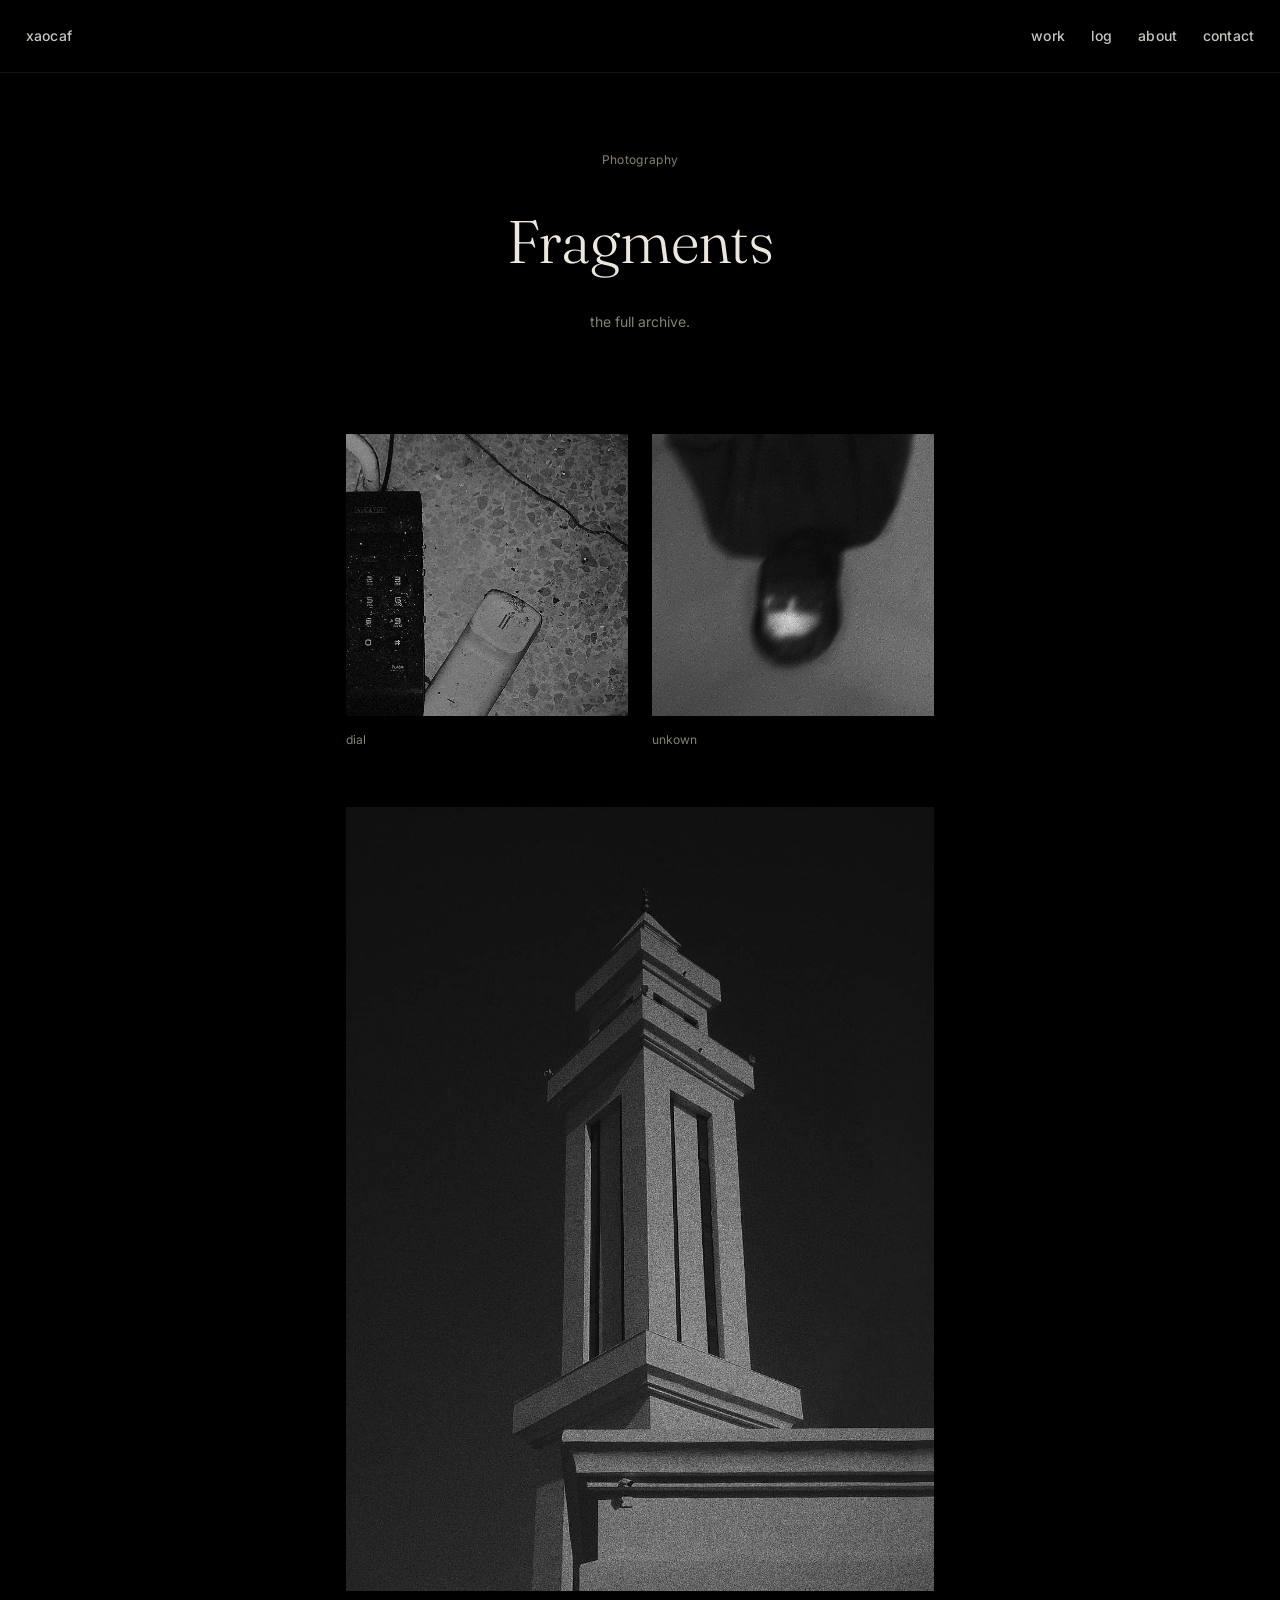
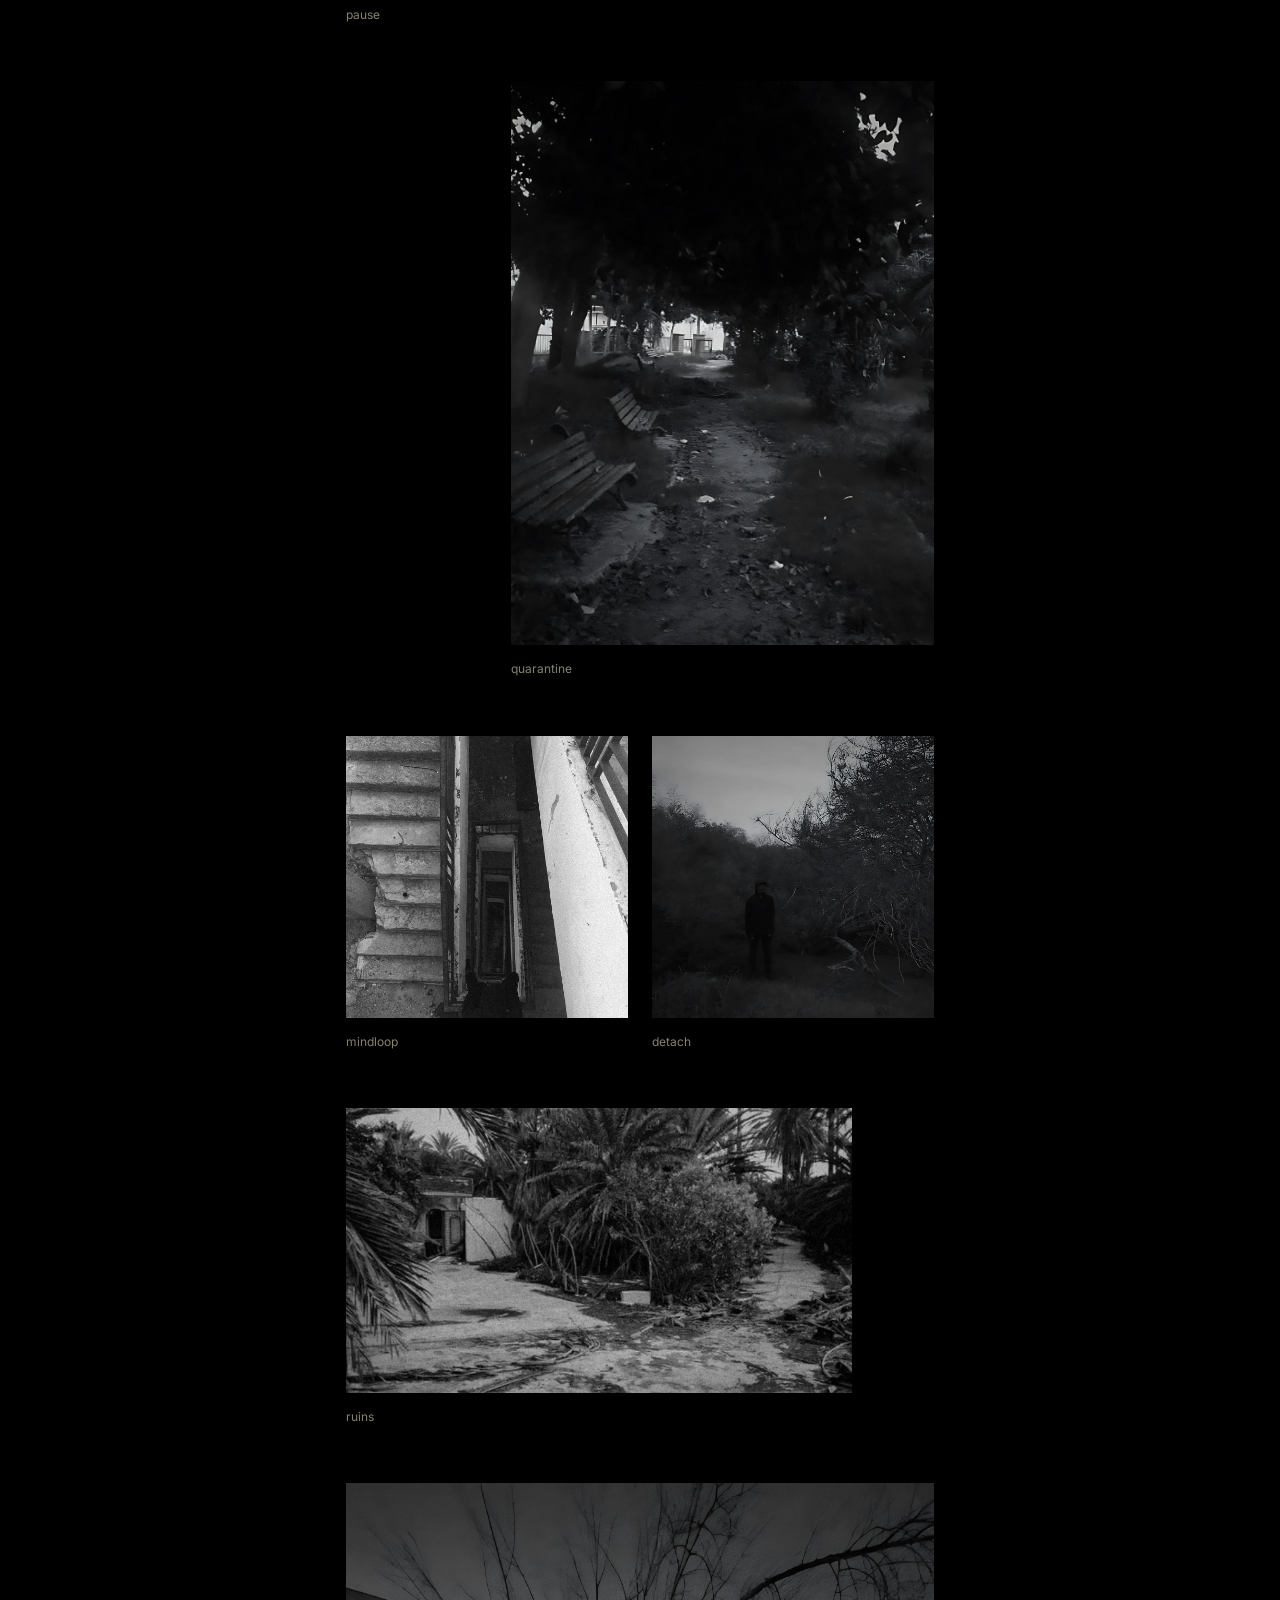
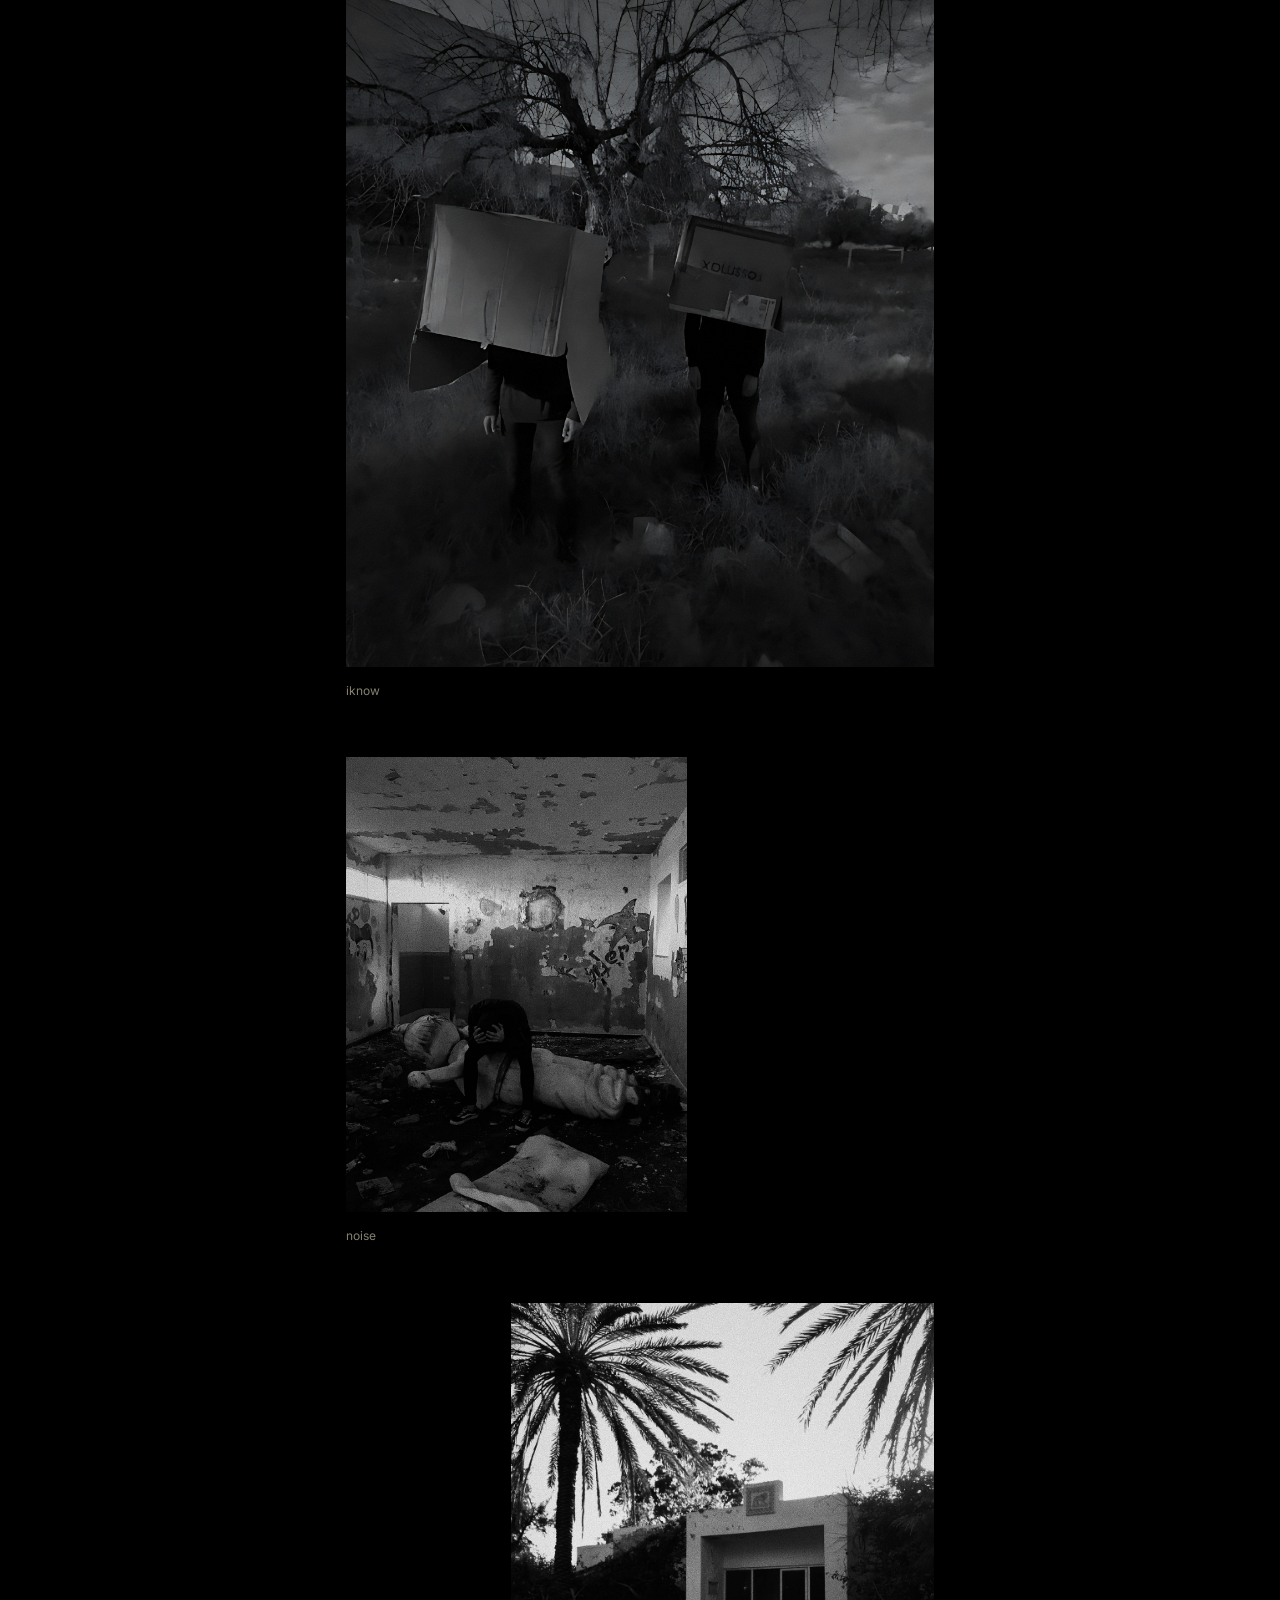
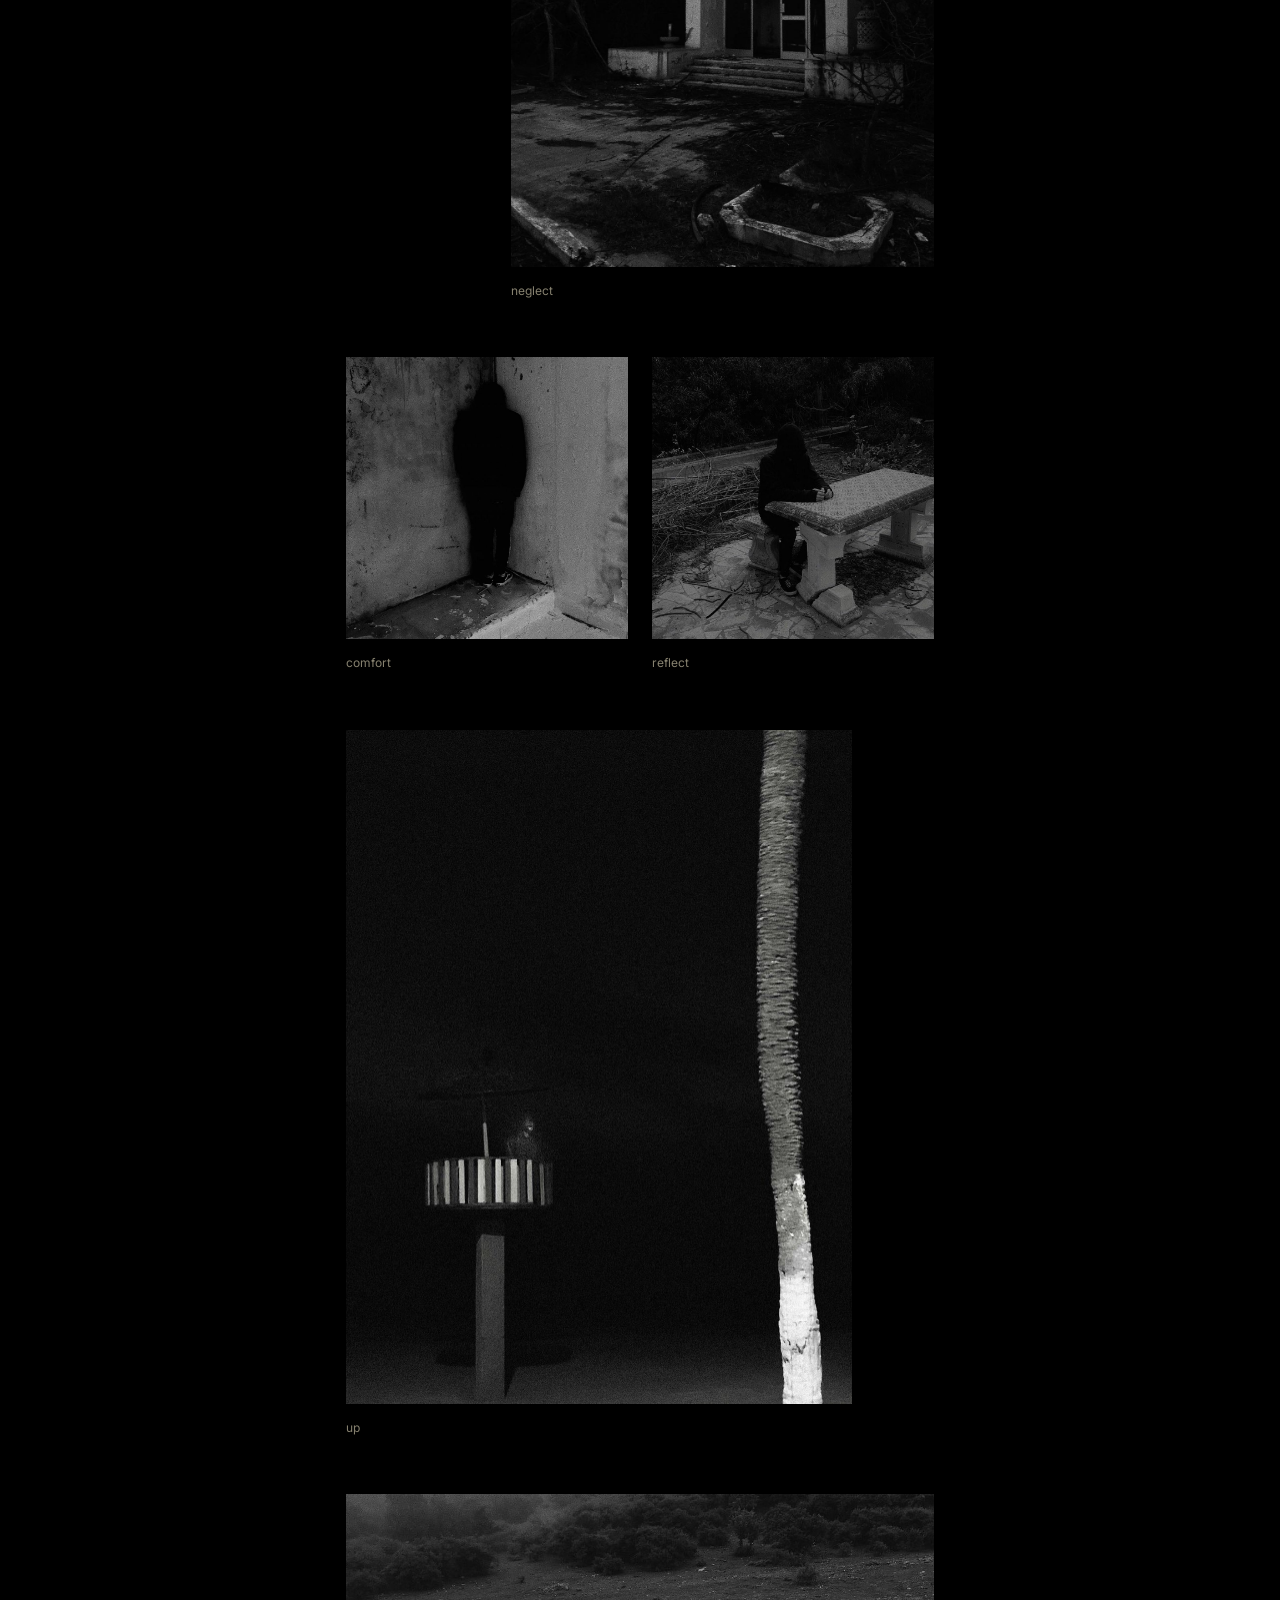
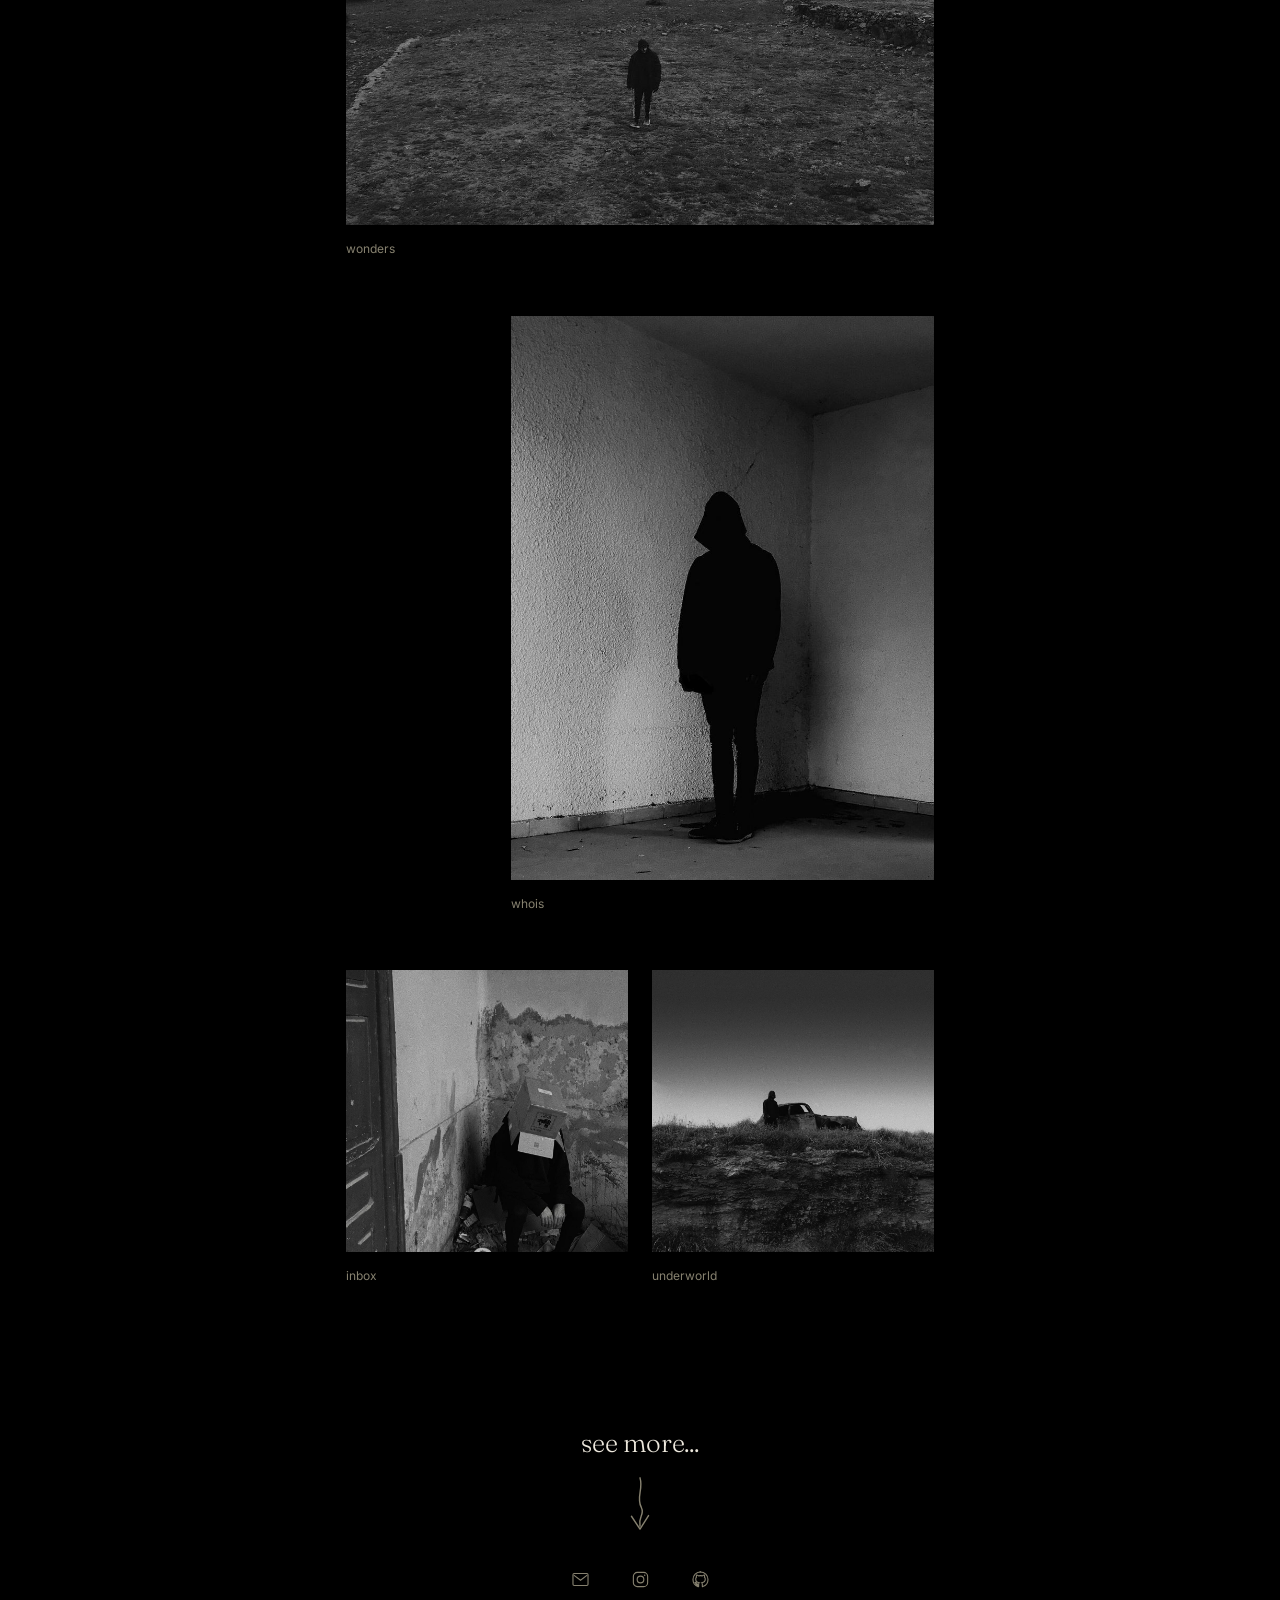
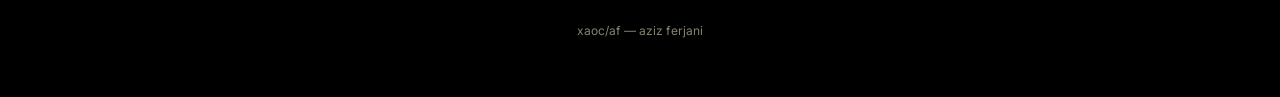
==== archive.html @ 142f7bef "redesign porfolio" ====
<!DOCTYPE html>
<html lang="en">
<head>
<meta charset="UTF-8">
<meta name="viewport" content="width=device-width, initial-scale=1.0">
<title>xaocaf — fragments</title>
<meta name="description" content="Fragments — the full photography archive of Aziz Ferjani (xaocaf).">
<link rel="preconnect" href="https://fonts.googleapis.com">
<link href="https://fonts.googleapis.com/css2?family=Fraunces:opsz,wght@9..144,300;9..144,400&family=Inter:wght@400;500&display=swap" rel="stylesheet">
<link rel="stylesheet" href="assets/css/style.css">
</head>
<body>

  <nav>
    <a href="index.html">xaocaf</a>
    <div class="links">
      <a href="index.html#photography-intro">work</a>
      <a href="index.html#log">log</a>
      <a href="index.html#about">about</a>
      <a href="index.html#contact">contact</a>
    </div>
  </nav>

  <header class="intro">
    <span class="eyebrow">Photography</span>
    <h1>Fragments</h1>
    <p>the full archive.</p>
  </header>

  <main class="x">

    <!-- Each new photo: duplicate one <figure class="frame ..."> block below.
         Widths in rotation: a (100%), b (72%, right), c (86%), d (58%).
         Aspect ratios: default 3/4, or add "wide" (16/9) / "square" (1/1) to .shot.
         Pair two frames inside a <div class="pair"> for an occasional diptych. -->

    <section class="year-group">
      <div class="frames">

        <div class="pair">
          <figure class="frame">
            <img class="shot square" src="assets/fragments/3955080929.jpg" alt="dial" loading="lazy">
            <figcaption><span>dial</span></figcaption>
          </figure>
          <figure class="frame">
            <img class="shot square" src="assets/fragments/6637088113.jpg" alt="unkown" loading="lazy">
            <figcaption><span>unkown</span></figcaption>
          </figure>
        </div>

        <figure class="frame a">
          <img class="shot" src="assets/fragments/118524622.jpg" alt="pause" loading="lazy">
          <figcaption><span>pause</span></figcaption>
        </figure>

        <figure class="frame b">
          <img class="shot" src="assets/fragments/118524624.jpg" alt="quarantine" loading="lazy">
          <figcaption><span>quarantine</span></figcaption>
        </figure>

        <div class="pair">
          <figure class="frame">
            <img class="shot square" src="assets/fragments/118524625.jpg" alt="mindloop" loading="lazy">
            <figcaption><span>mindloop</span></figcaption>
          </figure>
          <figure class="frame">
            <img class="shot square" src="assets/fragments/118524626.jpg" alt="detach" loading="lazy">
            <figcaption><span>detach</span></figcaption>
          </figure>
        </div>

        <figure class="frame c">
          <img class="shot wide" src="assets/fragments/118524628.jpg" alt="ruins" loading="lazy">
          <figcaption><span>ruins</span></figcaption>
        </figure>

        <figure class="frame a">
          <img class="shot" src="assets/fragments/118524629.jpg" alt="iknow" loading="lazy">
          <figcaption><span>iknow</span></figcaption>
        </figure>

        <figure class="frame d">
          <img class="shot" src="assets/fragments/118524630.jpg" alt="noise" loading="lazy">
          <figcaption><span>noise</span></figcaption>
        </figure>

        <figure class="frame b">
          <img class="shot" src="assets/fragments/118524632.jpg" alt="neglect" loading="lazy">
          <figcaption><span>neglect</span></figcaption>
        </figure>

        <div class="pair">
          <figure class="frame">
            <img class="shot square" src="assets/fragments/118524633.jpg" alt="comfort" loading="lazy">
            <figcaption><span>comfort</span></figcaption>
          </figure>
          <figure class="frame">
            <img class="shot square" src="assets/fragments/118524635.jpg" alt="reflect" loading="lazy">
            <figcaption><span>reflect</span></figcaption>
          </figure>
        </div>

        <figure class="frame c">
          <img class="shot" src="assets/fragments/118524636.jpg" alt="up" loading="lazy">
          <figcaption><span>up</span></figcaption>
        </figure>

        <figure class="frame a">
          <img class="shot wide" src="assets/fragments/118524637.jpg" alt="wonders" loading="lazy">
          <figcaption><span>wonders</span></figcaption>
        </figure>

        <figure class="frame b">
          <img class="shot" src="assets/fragments/118524638.jpg" alt="whois" loading="lazy">
          <figcaption><span>whois</span></figcaption>
        </figure>

        <div class="pair">
          <figure class="frame">
            <img class="shot square" src="assets/fragments/118524639.jpg" alt="inbox" loading="lazy">
            <figcaption><span>inbox</span></figcaption>
          </figure>
          <figure class="frame">
            <img class="shot square" src="assets/fragments/118524640.jpg" alt="underworld" loading="lazy">
            <figcaption><span>underworld</span></figcaption>
          </figure>
        </div>

      </div>
    </section>

  </main>

  <footer>
    <div class="foot x">

      <div class="fnudge" aria-hidden="true">
        <span class="fnudge-text">see more...</span>
        <svg class="fnudge-arrow" viewBox="0 0 60 90" xmlns="http://www.w3.org/2000/svg">
          <path d="M30,4 C35,20 24,32 32,46 C37,56 27,58 30,72"/>
          <path d="M18,58 L30,76 L42,57"/>
        </svg>
      </div>

      <div class="ficons">
        <a href="mailto:xaocaf@protonmail.com" aria-label="Email">
          <svg width="19" height="19" viewBox="0 0 24 24" fill="none" stroke="currentColor" stroke-width="1.4"><rect x="2.5" y="4.5" width="19" height="15" rx="1.5"/><path d="M3.5 6.5l8.5 6.5 8.5-6.5"/></svg>
        </a>
        <a href="https://instagram.com/xaocaf" aria-label="Instagram">
          <svg width="19" height="19" viewBox="0 0 24 24" fill="none" stroke="currentColor" stroke-width="1.4"><rect x="3" y="3" width="18" height="18" rx="5"/><circle cx="12" cy="12" r="4.2"/><circle cx="17.3" cy="6.7" r="0.9" fill="currentColor" stroke="none"/></svg>
        </a>
        <a href="https://github.com/xaocaf" aria-label="GitHub">
          <svg width="19" height="19" viewBox="0 0 24 24" fill="none" stroke="currentColor" stroke-width="1.4"><path d="M12 2.5c-5.25 0-9.5 4.25-9.5 9.5 0 4.2 2.72 7.76 6.5 9.02.48.09.65-.21.65-.46 0-.23-.01-.84-.01-1.64-2.64.57-3.2-1.27-3.2-1.27-.43-1.1-1.06-1.39-1.06-1.39-.86-.59.07-.58.07-.58.96.07 1.46.98 1.46.98.85 1.46 2.23 1.04 2.77.79.09-.62.33-1.04.6-1.28-2.11-.24-4.33-1.05-4.33-4.68 0-1.03.37-1.88.97-2.54-.1-.24-.42-1.2.09-2.5 0 0 .8-.25 2.6.97a9.02 9.02 0 014.74 0c1.8-1.22 2.6-.97 2.6-.97.51 1.3.19 2.26.09 2.5.6.66.97 1.5.97 2.54 0 3.64-2.23 4.44-4.35 4.67.34.29.65.87.65 1.75 0 1.26-.01 2.28-.01 2.59 0 .25.17.56.66.46 3.77-1.26 6.49-4.82 6.49-9.02 0-5.25-4.25-9.5-9.5-9.5z"/></svg>
        </a>
      </div>
      <p class="brand">xaoc/af — aziz ferjani</p>
    </div>
  </footer>

  <script src="assets/js/main.js"></script>
</body>
</html>
---- assets/css/style.css ----
:root{
  --bg:#000000;
  --fg:#ece7dc;
  --dim:#86816f;
  --line: rgba(236,231,220,0.09);
}
*{box-sizing:border-box;margin:0;padding:0;}
html{scroll-behavior:smooth;scroll-padding-top:88px;}
body{
  background:var(--bg);
  color:var(--fg);
  font-family:'Inter', sans-serif;
  line-height:1.7;
  -webkit-font-smoothing:antialiased;
}
h1,h2,.serif{font-family:'Fraunces', serif;font-weight:300;letter-spacing:-0.01em;}
a{color:inherit;text-decoration:none;}
a.u{border-bottom:1px solid var(--dim);padding-bottom:1px;}
a.u:hover{border-color:var(--fg);}
a:focus-visible{outline:1px solid var(--fg);outline-offset:3px;}
.x{max-width:640px;margin:0 auto;padding:0 26px;}

/* nav — shared, identical on every page */
nav{position:fixed;top:0;left:0;right:0;z-index:10;padding:24px 26px;display:flex;justify-content:space-between;align-items:center;font-size:14px;font-weight:500;letter-spacing:0.01em;background:rgba(0,0,0,0.82);backdrop-filter:blur(10px);-webkit-backdrop-filter:blur(10px);border-bottom:1px solid var(--line);}
nav a{opacity:0.85;transition:opacity 0.2s ease;}
nav a:hover{opacity:1;}
nav .links{display:flex;gap:26px;}

/* hero — homepage only, one orchestrated entrance */
.hero{min-height:100svh;display:flex;flex-direction:column;justify-content:center;align-items:center;text-align:center;padding:120px 26px;position:relative;}
.hero .name{font-size:13px;letter-spacing:0.06em;color:var(--dim);margin-bottom:26px;}
.hero h1{font-size:clamp(38px,7.5vw,64px);line-height:1.22;font-weight:300;max-width:15ch;}
.hero .scroll{position:absolute;bottom:34px;font-size:11px;letter-spacing:0.08em;color:var(--dim);}
.enter{opacity:0;transform:translateY(10px);transition:opacity 0.9s ease, transform 0.9s ease;}
.enter.in{opacity:1;transform:translateY(0);}
@media (prefers-reduced-motion: reduce){
  .enter{opacity:1;transform:none;transition:none;}
}

.block{padding-top:120px;padding-bottom:120px;}
.eyebrow{font-size:12px;letter-spacing:0.03em;color:var(--dim);margin-bottom:24px;display:block;}

/* homepage intro statement pair */
.statement{font-size:clamp(21px,3.2vw,28px);font-weight:300;line-height:1.5;max-width:19ch;font-family:'Fraunces',serif;}
.statement + .statement{margin-top:54px;text-align:right;margin-left:auto;}

/* photography — asymmetric, not a grid; shared by homepage teaser and full archive */
.frames{display:flex;flex-direction:column;gap:56px;}
.frame.a{width:100%;}
.frame.b{width:72%;margin-left:auto;}
.frame.c{width:86%;}
.frame.d{width:58%;}
.shot{display:block;width:100%;aspect-ratio:3/4;background:linear-gradient(150deg,#3a3833,#050504);object-fit:cover;transition:filter 0.3s ease;}
.shot.wide{aspect-ratio:16/9;}
.shot.square{aspect-ratio:1/1;}
figure:hover .shot{filter:brightness(1.08);}
figcaption{display:flex;justify-content:space-between;font-size:12px;color:var(--dim);margin-top:14px;}
.archive-link{display:inline-block;margin-top:8px;font-size:13px;}

/* archive-only: year grouping and diptych pairs */
.intro{padding:150px 26px 80px;text-align:center;}
.intro .eyebrow{margin-bottom:20px;}
.intro h1{font-size:clamp(40px,7vw,60px);}
.intro p{font-size:14px;color:var(--dim);margin-top:18px;}
main{padding-bottom:100px;}
.year-group{padding:70px 0;}
.year-group:first-of-type{padding-top:20px;}
.year-group + .year-group{border-top:1px solid var(--line);}
.year{font-family:'Fraunces',serif;font-weight:300;font-size:16px;color:var(--dim);display:block;margin-bottom:40px;}
.pair{display:flex;gap:24px;width:100%;}
.pair .frame{width:50%;flex:1;}

/* development — each item gets a small visual companion */
.work-item{padding:44px 0;display:flex;gap:26px;}
.work-item + .work-item{border-top:1px solid var(--line);}
.thumb{flex:0 0 64px;height:64px;background:linear-gradient(155deg,#33312b,#0d0c0a);align-self:start;}
.work-body h2{font-size:22px;margin-bottom:8px;font-weight:400;}
.work-body p{font-size:14px;color:var(--dim);max-width:44ch;margin-bottom:12px;}
.work-body .meta{font-size:12px;color:var(--dim);display:flex;gap:16px;flex-wrap:wrap;}
.status{font-size:11px;letter-spacing:0.03em;border:1px solid var(--line);padding:3px 8px;border-radius:2px;}

/* log */
.log-intro{font-size:14px;color:var(--dim);max-width:44ch;margin-bottom:36px;}
.log-entry{display:flex;gap:22px;padding:16px 0;font-size:14px;}
.log-entry + .log-entry{border-top:1px solid var(--line);}
.log-entry .date{color:var(--dim);flex:0 0 78px;font-size:12px;padding-top:2px;}

/* about */
.about p{font-size:clamp(19px,2.6vw,23px);font-weight:300;font-family:'Fraunces',serif;line-height:1.6;max-width:26ch;}
.about .loc{font-size:13px;color:var(--dim);margin-top:26px;font-family:'Inter',sans-serif;}

/* aside-shot — the one shared "small photo" pattern, used in About and Contact.
   Each keeps its own honest aspect ratio (a34 = 3:4, a11 = 1:1) rather than
   being forced into a single crop. */
.aside-shot{width:220px;margin:44px auto;}
.aside-shot img{width:100%;display:block;object-fit:cover;transition:filter 0.3s ease;}
.aside-shot:hover img{filter:brightness(1.08);}
.aside-shot.a34 img{aspect-ratio:3/4;}
.aside-shot.a11 img{aspect-ratio:1/1;}

/* footer nudge — points at Instagram, sits above the icon row */
.fnudge{display:flex;flex-direction:column;align-items:center;gap:10px;}
.fnudge-text{
  font-family:'Fraunces', serif;
  font-weight:300;
  font-size:clamp(20px,3vw,26px);
  color:var(--fg);
  letter-spacing:-0.01em;
}
.fnudge-arrow{width:44px;height:64px;color:var(--dim);}
.fnudge-arrow path{fill:none;stroke:currentColor;stroke-width:2;stroke-linecap:round;stroke-linejoin:round;}
@media (prefers-reduced-motion:no-preference){
  .fnudge-arrow{animation:fnudge-bob 2.4s ease-in-out infinite;}
}
@keyframes fnudge-bob{0%,100%{transform:translateY(0);}50%{transform:translateY(5px);}}

.contact{text-align:center;}
.contact .aside-shot{margin:0 auto 40px;}
.contact h2{font-size:clamp(30px,5vw,44px);font-weight:300;}

/* footer — shared by every page */
footer{padding:64px 26px 56px;}
.foot{display:flex;flex-direction:column;align-items:center;gap:22px;}
.ficons{display:flex;gap:22px;}
.ficons a{color:var(--dim);display:flex;align-items:center;justify-content:center;width:38px;height:38px;transition:color 0.2s ease;}
.ficons a:hover{color:var(--fg);}
.brand{font-size:12px;letter-spacing:0.01em;color:var(--dim);}

@media(max-width:640px){
  html{scroll-padding-top:118px;}
  .x{padding:0 24px;}
  .block{padding-top:90px;padding-bottom:90px;}
  .hero{padding:110px 24px 100px;}

  nav{flex-direction:column;align-items:flex-start;gap:16px;padding:22px 24px;}
  nav .links{gap:20px;flex-wrap:wrap;}

  .statement + .statement{text-align:left;margin-left:0;margin-top:32px;}

  .work-item{gap:16px;padding:36px 0;}
  .thumb{flex-basis:44px;height:44px;}
  .work-body p{max-width:none;}

  .frame.b,.frame.c,.frame.d{width:100%;}
  .frames{gap:44px;}

  .log-entry{flex-direction:column;gap:6px;padding:18px 0;}
  .log-entry .date{flex-basis:auto;}

  .intro{padding:130px 24px 60px;}
  .year-group{padding:50px 0;}
  .pair{flex-direction:column;gap:44px;}
  .pair .frame{width:100%;}

  .aside-shot{width:180px;}
}
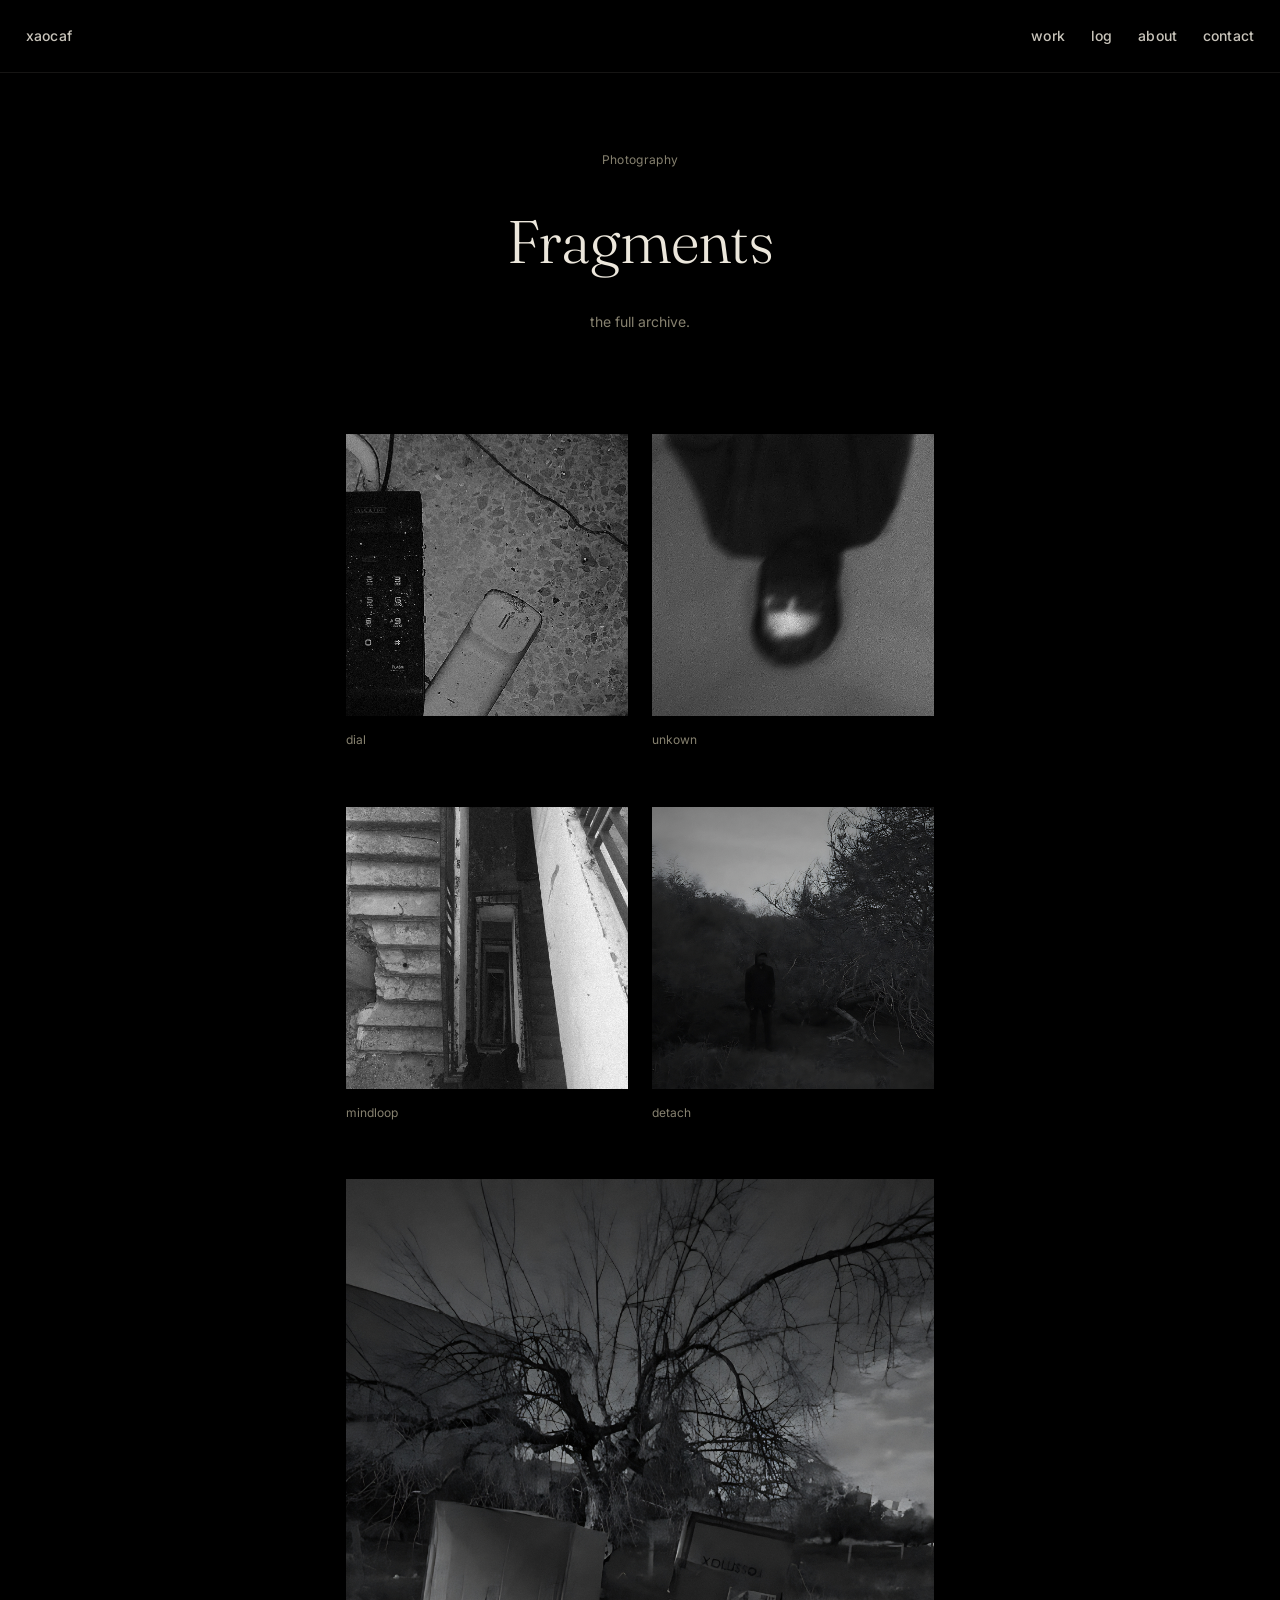
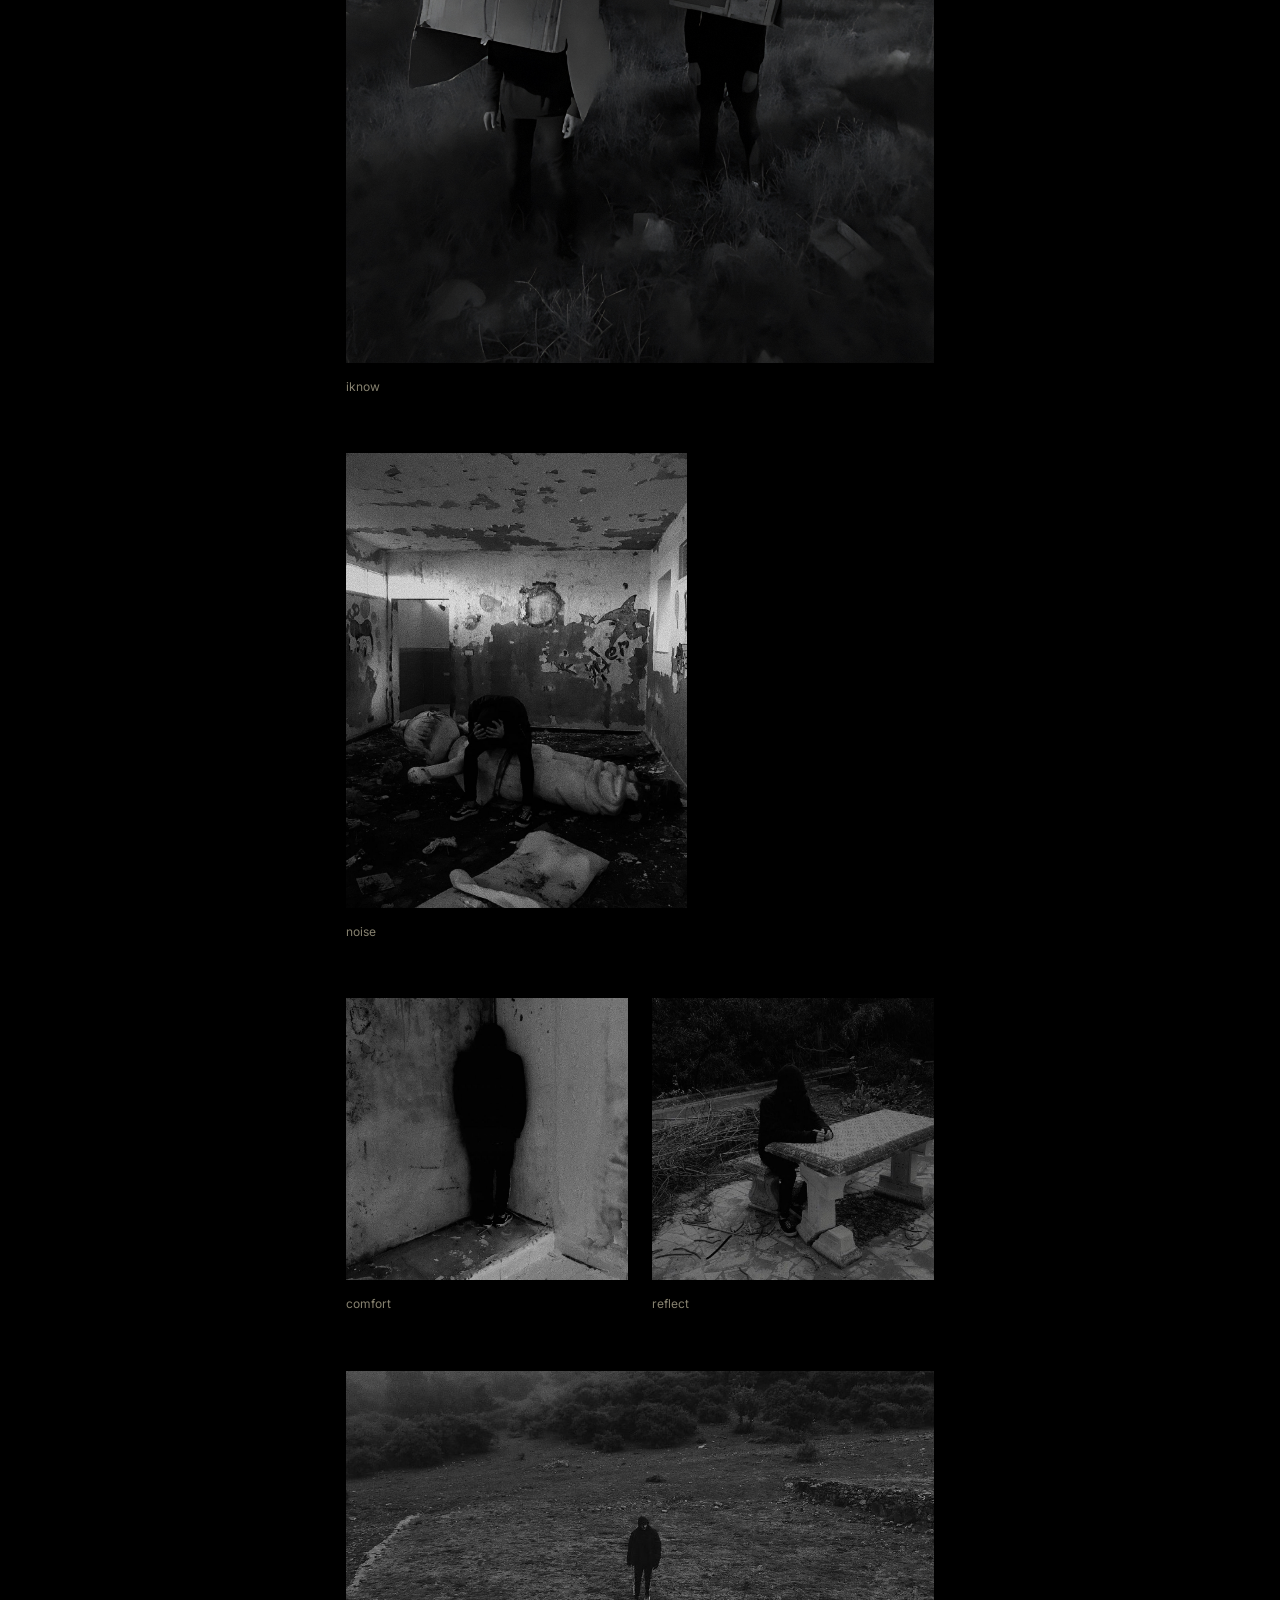
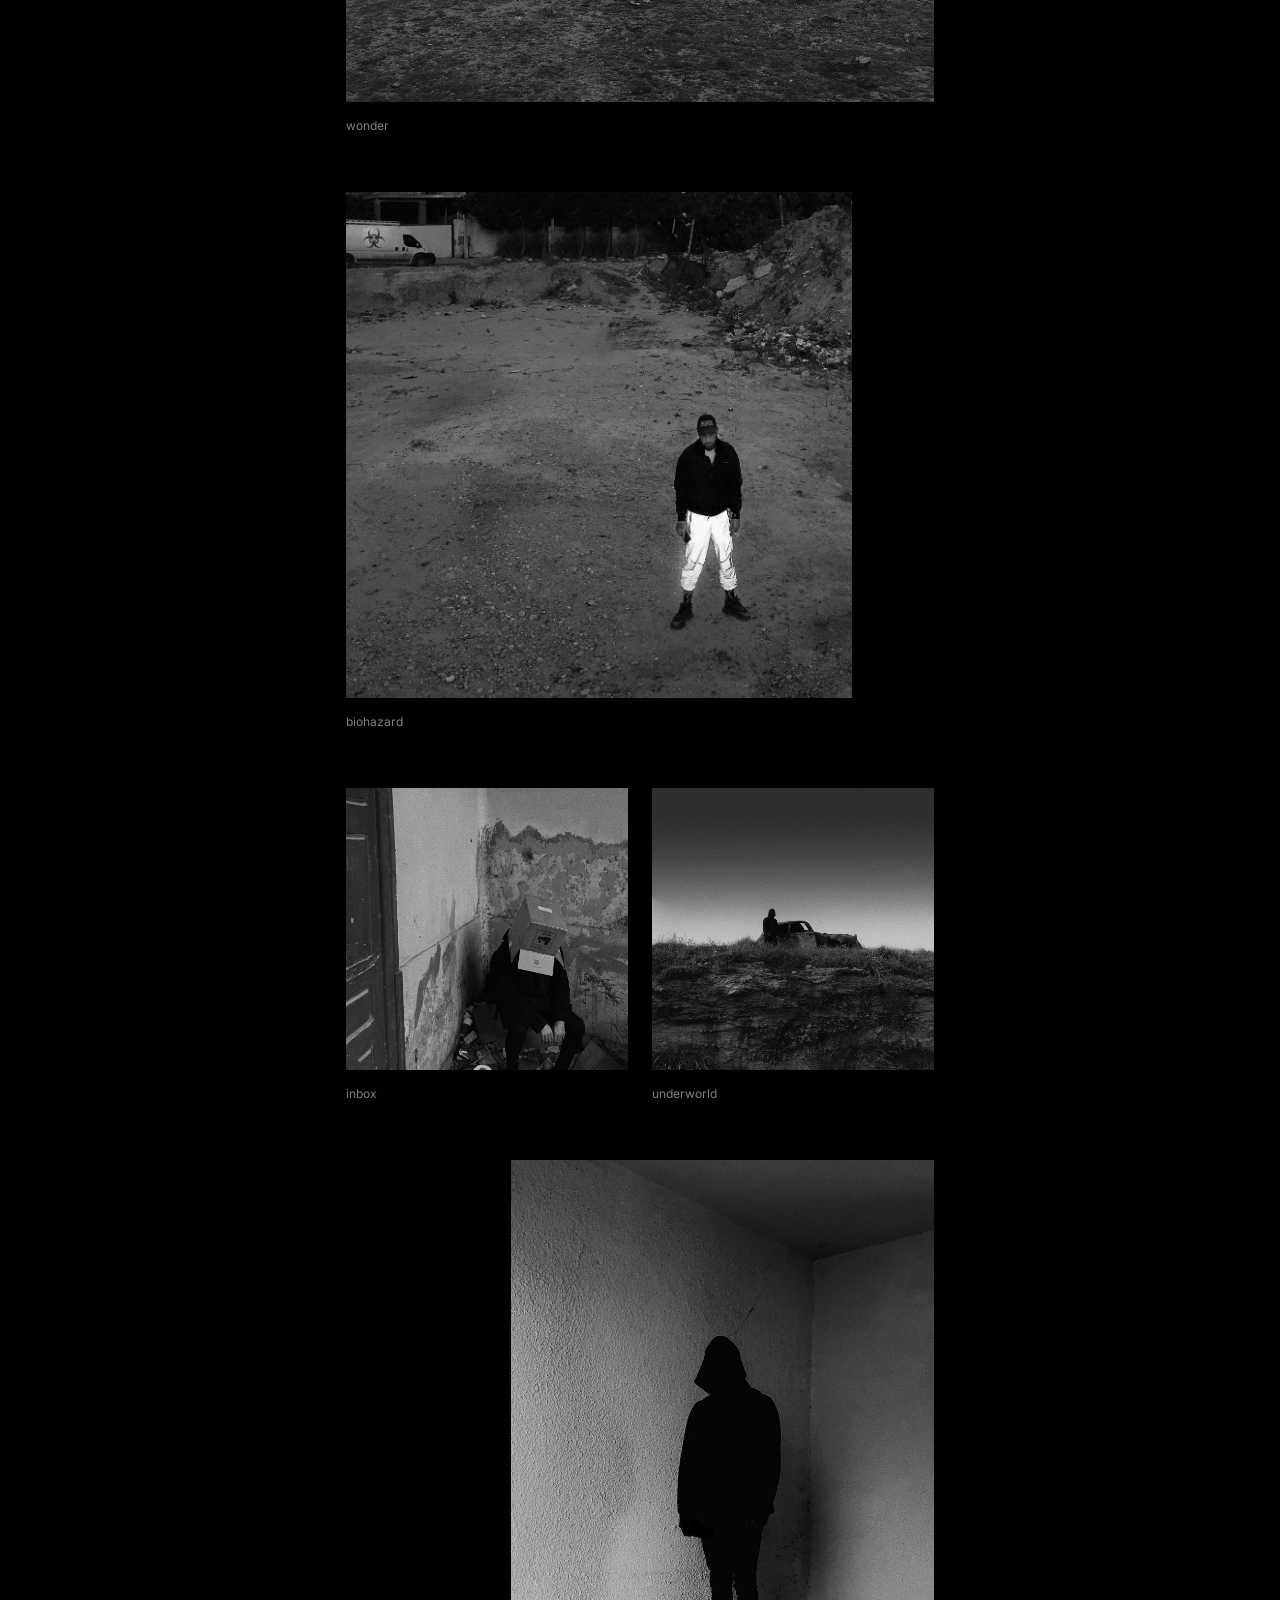
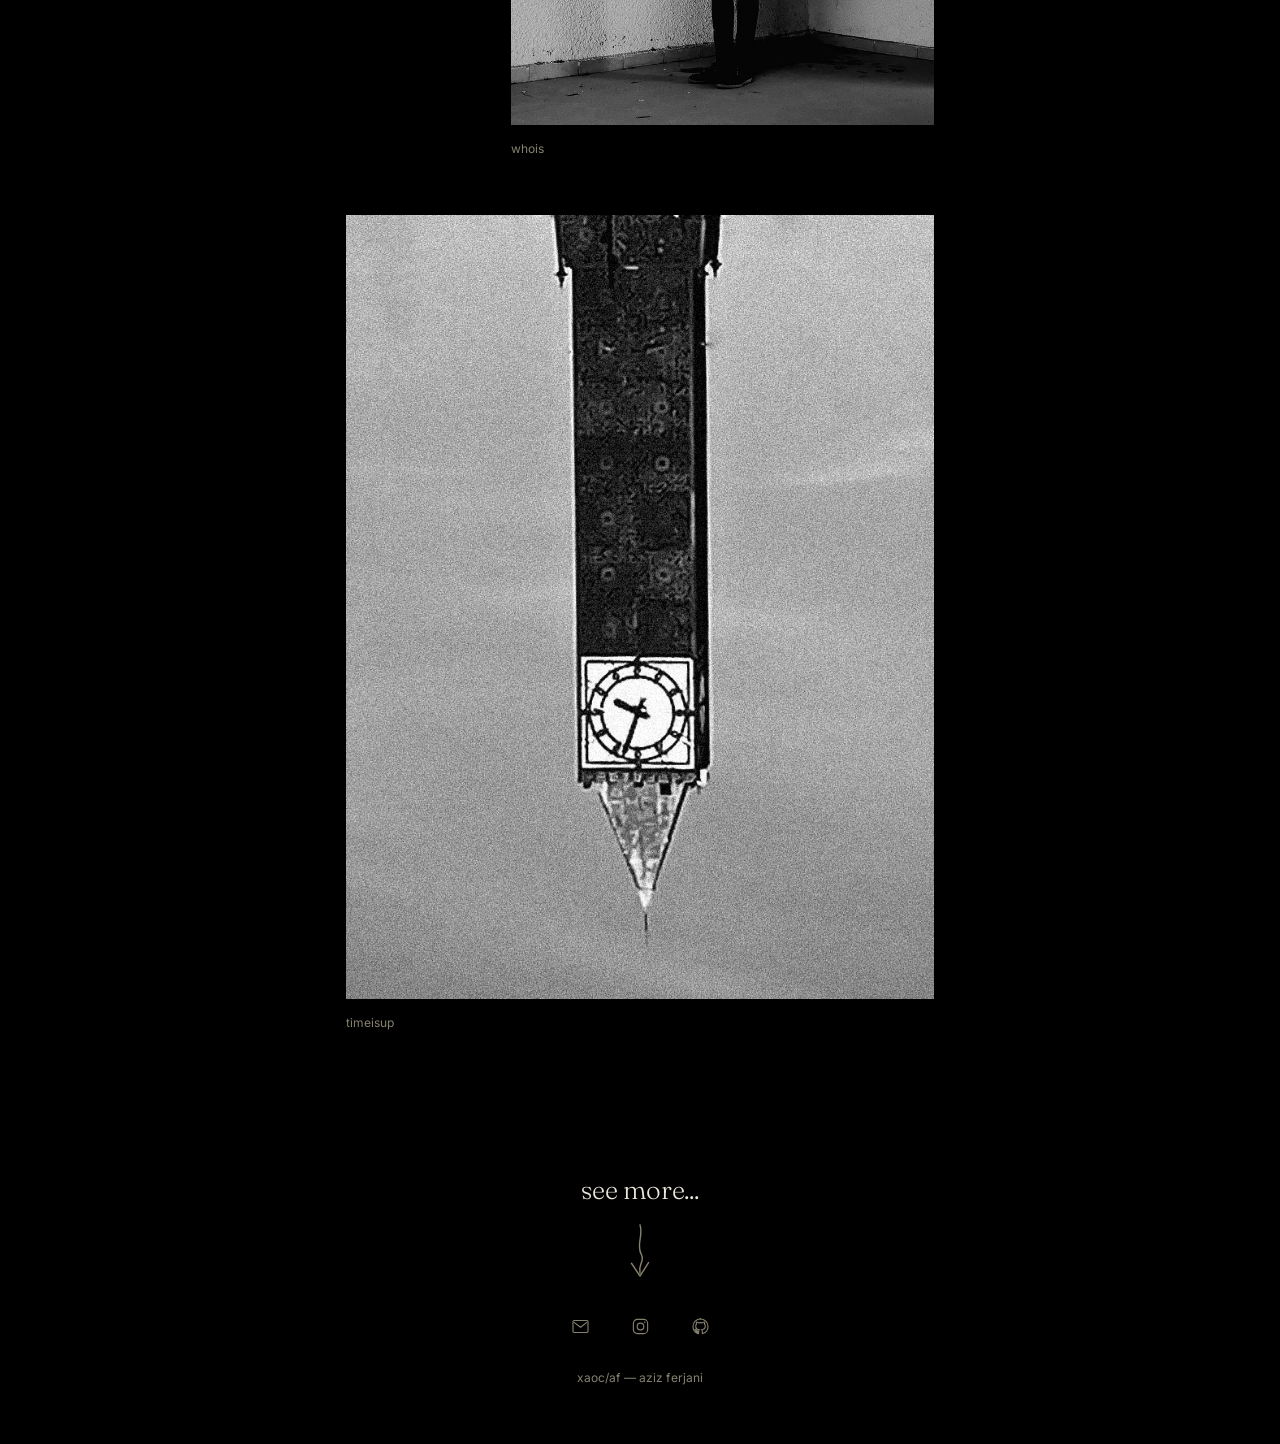
==== commit 331d63d9: "Published Do2" ====
--- a/archive.html
+++ b/archive.html
@@ -8,6 +8,7 @@
 <link rel="preconnect" href="https://fonts.googleapis.com">
 <link href="https://fonts.googleapis.com/css2?family=Fraunces:opsz,wght@9..144,300;9..144,400&family=Inter:wght@400;500&display=swap" rel="stylesheet">
 <link rel="stylesheet" href="assets/css/style.css">
+<link rel="icon" href="assets/icons/favicon.ico" type="image/x-icon">
 </head>
 <body>
 
@@ -48,16 +49,6 @@
           </figure>
         </div>
 
-        <figure class="frame a">
-          <img class="shot" src="assets/fragments/118524622.jpg" alt="pause" loading="lazy">
-          <figcaption><span>pause</span></figcaption>
-        </figure>
-
-        <figure class="frame b">
-          <img class="shot" src="assets/fragments/118524624.jpg" alt="quarantine" loading="lazy">
-          <figcaption><span>quarantine</span></figcaption>
-        </figure>
-
         <div class="pair">
           <figure class="frame">
             <img class="shot square" src="assets/fragments/118524625.jpg" alt="mindloop" loading="lazy">
@@ -69,11 +60,6 @@
           </figure>
         </div>
 
-        <figure class="frame c">
-          <img class="shot wide" src="assets/fragments/118524628.jpg" alt="ruins" loading="lazy">
-          <figcaption><span>ruins</span></figcaption>
-        </figure>
-
         <figure class="frame a">
           <img class="shot" src="assets/fragments/118524629.jpg" alt="iknow" loading="lazy">
           <figcaption><span>iknow</span></figcaption>
@@ -82,11 +68,6 @@
         <figure class="frame d">
           <img class="shot" src="assets/fragments/118524630.jpg" alt="noise" loading="lazy">
           <figcaption><span>noise</span></figcaption>
-        </figure>
-
-        <figure class="frame b">
-          <img class="shot" src="assets/fragments/118524632.jpg" alt="neglect" loading="lazy">
-          <figcaption><span>neglect</span></figcaption>
         </figure>
 
         <div class="pair">
@@ -100,19 +81,14 @@
           </figure>
         </div>
 
-        <figure class="frame c">
-          <img class="shot" src="assets/fragments/118524636.jpg" alt="up" loading="lazy">
-          <figcaption><span>up</span></figcaption>
+        <figure class="frame a">
+          <img class="shot wide" src="assets/fragments/118524637.jpg" alt="wonder" loading="lazy">
+          <figcaption><span>wonder</span></figcaption>
         </figure>
 
-        <figure class="frame a">
-          <img class="shot wide" src="assets/fragments/118524637.jpg" alt="wonders" loading="lazy">
-          <figcaption><span>wonders</span></figcaption>
-        </figure>
-
-        <figure class="frame b">
-          <img class="shot" src="assets/fragments/118524638.jpg" alt="whois" loading="lazy">
-          <figcaption><span>whois</span></figcaption>
+        <figure class="frame c">
+          <img class="shot square" src="assets/fragments/118524666.jpg" alt="biohazard" loading="lazy">
+          <figcaption><span>biohazard</span></figcaption>
         </figure>
 
         <div class="pair">
@@ -125,6 +101,16 @@
             <figcaption><span>underworld</span></figcaption>
           </figure>
         </div>
+
+        <figure class="frame b">
+          <img class="shot" src="assets/fragments/118524638.jpg" alt="whois" loading="lazy">
+          <figcaption><span>whois</span></figcaption>
+        </figure>
+
+        <figure class="frame a">
+          <img class="shot" src="assets/fragments/118524336.jpg" alt="timeisup" loading="lazy">
+          <figcaption><span>timeisup</span></figcaption>
+        </figure>
 
       </div>
     </section>
